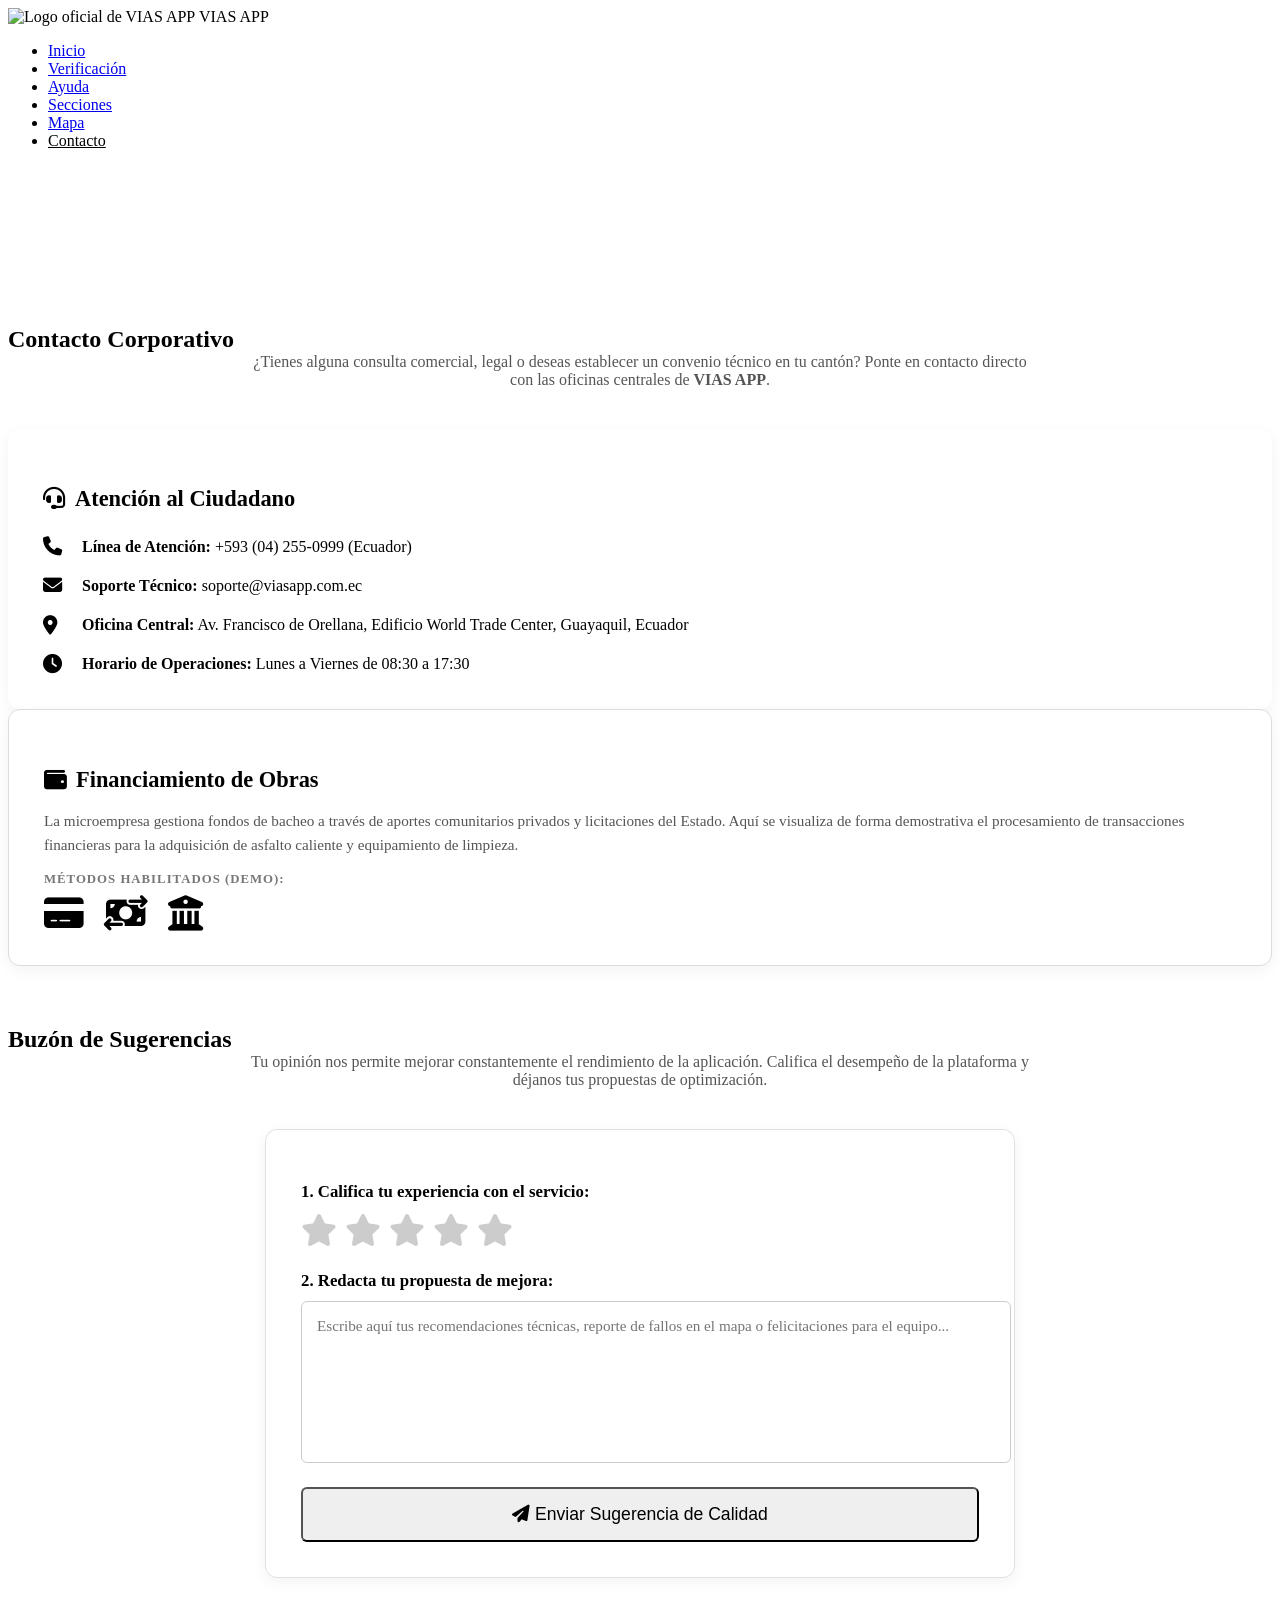
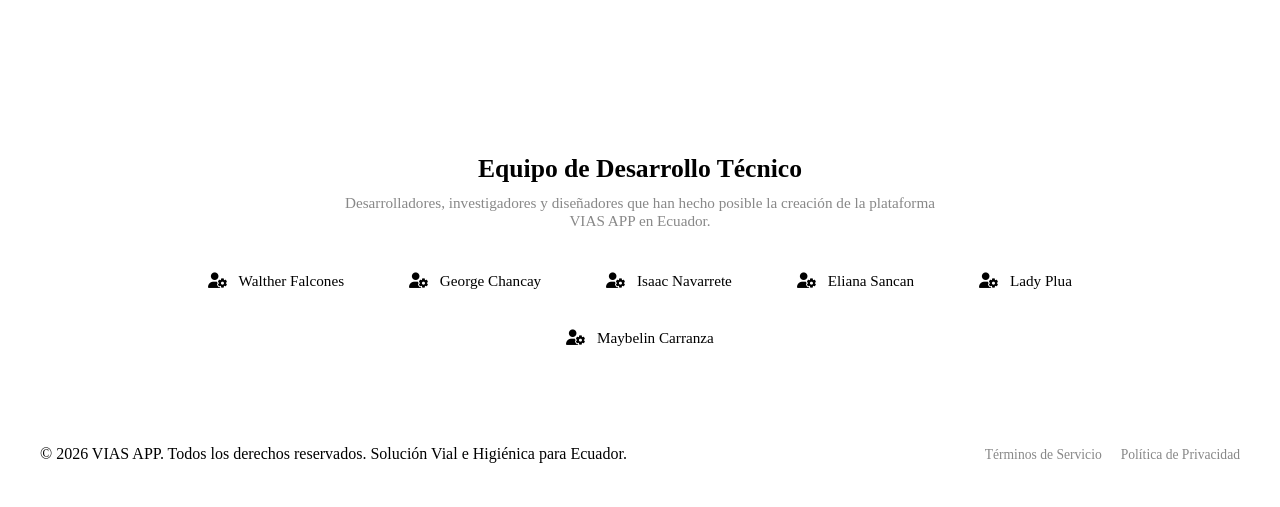
==== contacto.html @ a26db461 "Update and rename files/contacto.html to contacto.html" ====
<!DOCTYPE html>
<html lang="es">
<head>
    <meta charset="UTF-8">
    <meta name="viewport" content="width=device-width, initial-scale=1.0">
    <title>VIAS APP - Canales de Contacto y Opinión Ciudadana</title>
    <link rel="stylesheet" href="https://cdnjs.cloudflare.com/ajax/libs/font-awesome/6.4.0/css/all.min.css">
    <link rel="stylesheet" href="estilos.css">
</head>
<body>

    <header>
        <div class="nav-container">
            <div class="logo-placeholder">
                <img src="logo.jpg" alt="Logo oficial de VIAS APP" class="logo-vias">
                <span class="brand-name">VIAS APP</span>
            </div>
            <nav>
                <ul>
                    <li><a href="index.html">Inicio</a></li>
                    <li><a href="verificacion.html">Verificación</a></li>
                    <li><a href="ayuda.html">Ayuda</a></li>
                    <li><a href="secciones.html">Secciones</a></li>
                    <li><a href="mapa.html">Mapa</a></li>
                    <li><a href="contacto.html" style="color: var(--color-verde-acento);">Contacto</a></li>
                </ul>
            </nav>
        </div>
    </header>

    <section id="contacto" style="padding-top: 140px; padding-bottom: 40px;">
        <h2 class="section-title">Contacto Corporativo</h2>
        <p style="text-align: center; max-width: 800px; margin: -20px auto 40px auto; color: #555;">
            ¿Tienes alguna consulta comercial, legal o deseas establecer un convenio técnico en tu cantón? Ponte en contacto directo con las oficinas centrales de <strong>VIAS APP</strong>.
        </p>

        <div class="contacto-wrapper" style="margin-bottom: 60px;">
            
            <div class="datos-contacto" style="background-color: var(--color-gris-claro); padding: 35px; border-radius: 12px; box-shadow: 0 4px 15px rgba(0,0,0,0.05); border-left: 5px solid var(--color-verde-acento);">
                <h3 style="font-size: 1.4rem; margin-bottom: 25px; color: var(--color-negro);">
                    <i class="fa-solid fa-headset" style="color: var(--color-verde-acento); margin-right: 10px;"></i>Atención al Ciudadano
                </h3>
                <div style="display: flex; flex-direction: column; gap: 20px;">
                    <p style="margin: 0; display: flex; align-items: center; gap: 15px;">
                        <i class="fa-solid fa-phone" style="font-size: 1.2rem; color: var(--color-verde-acento); width: 24px;"></i>
                        <span><strong>Línea de Atención:</strong> +593 (04) 255-0999 (Ecuador)</span>
                    </p>
                    <p style="margin: 0; display: flex; align-items: center; gap: 15px;">
                        <i class="fa-solid fa-envelope" style="font-size: 1.2rem; color: var(--color-verde-acento); width: 24px;"></i>
                        <span><strong>Soporte Técnico:</strong> soporte@viasapp.com.ec</span>
                    </p>
                    <p style="margin: 0; display: flex; align-items: center; gap: 15px;">
                        <i class="fa-solid fa-location-dot" style="font-size: 1.2rem; color: var(--color-verde-acento); width: 24px;"></i>
                        <span><strong>Oficina Central:</strong> Av. Francisco de Orellana, Edificio World Trade Center, Guayaquil, Ecuador</span>
                    </p>
                    <p style="margin: 0; display: flex; align-items: center; gap: 15px;">
                        <i class="fa-solid fa-clock" style="font-size: 1.2rem; color: var(--color-verde-acento); width: 24px;"></i>
                        <span><strong>Horario de Operaciones:</strong> Lunes a Viernes de 08:30 a 17:30</span>
                    </p>
                </div>
            </div>

            <div class="demo-pagos" style="background-color: #fff; border: 1px solid #ddd; padding: 35px; border-radius: 12px; box-shadow: 0 4px 15px rgba(0,0,0,0.05); display: flex; flex-direction: column; justify-content: space-between;">
                <div>
                    <h3 style="font-size: 1.4rem; margin-bottom: 15px; color: var(--color-negro); display: flex; align-items: center; gap: 10px;">
                        <i class="fa-solid fa-wallet" style="color: var(--color-verde-acento);"></i>Financiamiento de Obras
                    </h3>
                    <p style="font-size: 0.95rem; color: #555; line-height: 1.6; margin-bottom: 15px;">
                        La microempresa gestiona fondos de bacheo a través de aportes comunitarios privados y licitaciones del Estado. Aquí se visualiza de forma demostrativa el procesamiento de transacciones financieras para la adquisición de asfalto caliente y equipamiento de limpieza.
                    </p>
                </div>
                <div>
                    <span style="font-size: 0.8rem; color: #777; font-weight: bold; text-transform: uppercase; letter-spacing: 1px; display: block; margin-bottom: 8px;">Métodos Habilitados (Demo):</span>
                    <div class="iconos-pagos" style="font-size: 2.2rem; display: flex; gap: 20px; color: var(--color-negro);">
                        <i class="fa-credit-card fa-solid" title="Tarjetas de Crédito / Débito"></i>
                        <i class="fa-money-bill-transfer fa-solid" title="Transferencias Interbancarias"></i>
                        <i class="fa-building-columns fa-solid" title="Banca Web Directa"></i>
                    </div>
                </div>
            </div>

        </div>

        <h2 class="section-title" style="margin-top: 40px;">Buzón de Sugerencias</h2>
        <p style="text-align: center; max-width: 800px; margin: -20px auto 40px auto; color: #555;">
            Tu opinión nos permite mejorar constantemente el rendimiento de la aplicación. Califica el desempeño de la plataforma y déjanos tus propuestas de optimización.
        </p>

        <div class="opiniones-container" style="max-width: 750px; margin: 0 auto 60px auto;">
            <div class="form-opinion" style="background-color: var(--color-gris-claro); padding: 35px; border-radius: 12px; box-shadow: 0 4px 15px rgba(0,0,0,0.05); border: 1px solid #e0e0e0;">
                <p style="margin-bottom: 12px; font-weight: bold; font-size: 1.05rem; color: var(--color-negro);">1. Califica tu experiencia con el servicio:</p>
                
                <div class="estrellas" style="font-size: 2rem; color: #ccc; cursor: pointer; margin-bottom: 25px; display: flex; gap: 8px;">
                    <i class="fa-solid fa-star" data-index="1"></i>
                    <i class="fa-solid fa-star" data-index="2"></i>
                    <i class="fa-solid fa-star" data-index="3"></i>
                    <i class="fa-solid fa-star" data-index="4"></i>
                    <i class="fa-solid fa-star" data-index="5"></i>
                </div>

                <form onsubmit="event.preventDefault(); alert('Muchas gracias por su opinión. Su comentario ha sido registrado en el buzón de mejora de VIAS APP.'); this.reset(); clearStars();">
                    <p style="margin-bottom: 10px; font-weight: bold; font-size: 1.05rem; color: var(--color-negro);">2. Redacta tu propuesta de mejora:</p>
                    <textarea style="width: 100%; height: 130px; padding: 15px; margin-bottom: 20px; border: 1px solid #ccc; border-radius: 6px; resize: none; font-family: var(--fuente-principal); font-size: 0.95rem;" placeholder="Escribe aquí tus recomendaciones técnicas, reporte de fallos en el mapa o felicitaciones para el equipo..."></textarea>
                    <button type="submit" class="btn-reportar" style="width: 100%; justify-content: center; border-radius: 6px; padding: 15px 0; font-size: 1.1rem;">
                        <i class="fa-solid fa-paper-plane"></i> Enviar Sugerencia de Calidad
                    </button>
                </form>
            </div>
        </div>
    </section>

    <div class="integrantes-box" style="background-color: var(--color-negro); color: var(--color-blanco); padding: 50px 20px; text-align: center;">
        <h3 style="font-size: 1.6rem; margin-bottom: 10px;">Equipo de Desarrollo Técnico</h3>
        <p style="color: #888; max-width: 600px; margin: 0 auto 30px auto; font-size: 0.95rem;">
            Desarrolladores, investigadores y diseñadores que han hecho posible la creación de la plataforma VIAS APP en Ecuador.
        </p>
        <ul class="integrantes-list" style="display: flex; flex-wrap: wrap; justify-content: center; gap: 15px; max-width: 1000px; margin: 0 auto; list-style: none; padding-left: 0;">
            <li style="background: rgba(255,255,255,0.08); padding: 12px 25px; border-radius: 30px; font-weight: 500; font-size: 0.95rem;"><i class="fa-solid fa-user-gear" style="color: var(--color-verde-acento); margin-right: 8px;"></i> Walther Falcones</li>
            <li style="background: rgba(255,255,255,0.08); padding: 12px 25px; border-radius: 30px; font-weight: 500; font-size: 0.95rem;"><i class="fa-solid fa-user-gear" style="color: var(--color-verde-acento); margin-right: 8px;"></i> George Chancay</li>
            <li style="background: rgba(255,255,255,0.08); padding: 12px 25px; border-radius: 30px; font-weight: 500; font-size: 0.95rem;"><i class="fa-solid fa-user-gear" style="color: var(--color-verde-acento); margin-right: 8px;"></i> Isaac Navarrete</li>
            <li style="background: rgba(255,255,255,0.08); padding: 12px 25px; border-radius: 30px; font-weight: 500; font-size: 0.95rem;"><i class="fa-solid fa-user-gear" style="color: var(--color-verde-acento); margin-right: 8px;"></i> Eliana Sancan</li>
            <li style="background: rgba(255,255,255,0.08); padding: 12px 25px; border-radius: 30px; font-weight: 500; font-size: 0.95rem;"><i class="fa-solid fa-user-gear" style="color: var(--color-verde-acento); margin-right: 8px;"></i> Lady Plua</li>
            <li style="background: rgba(255,255,255,0.08); padding: 12px 25px; border-radius: 30px; font-weight: 500; font-size: 0.95rem;"><i class="fa-solid fa-user-gear" style="color: var(--color-verde-acento); margin-right: 8px;"></i> Maybelin Carranza</li>
        </ul>
    </div>

    <footer>
        <div style="max-width: 1200px; margin: 0 auto; display: flex; justify-content: space-between; align-items: center; flex-wrap: wrap; gap: 20px; padding: 20px 0;">
            <p>&copy; 2026 VIAS APP. Todos los derechos reservados. Solución Vial e Higiénica para Ecuador.</p>
            <div>
                <a href="index.html" style="color: #888; text-decoration: none; margin-right: 15px; font-size: 0.85rem;">Términos de Servicio</a>
                <a href="index.html" style="color: #888; text-decoration: none; font-size: 0.85rem;">Política de Privacidad</a>
            </div>
        </div>
    </footer>

    <script>
        const stars = document.querySelectorAll('.estrellas i');
        
        stars.forEach((star, index) => {
            star.addEventListener('click', () => {
                stars.forEach((s, i) => {
                    if (i <= index) {
                        s.style.color = '#ffcc00'; // Color dorado para estrellas seleccionadas
                    } else {
                        s.style.color = '#ccc'; // Color gris para no seleccionadas
                    }
                });
            });
        });

        function clearStars() {
            stars.forEach(s => s.style.color = '#ccc');
        }
    </script>
</body>
</html>
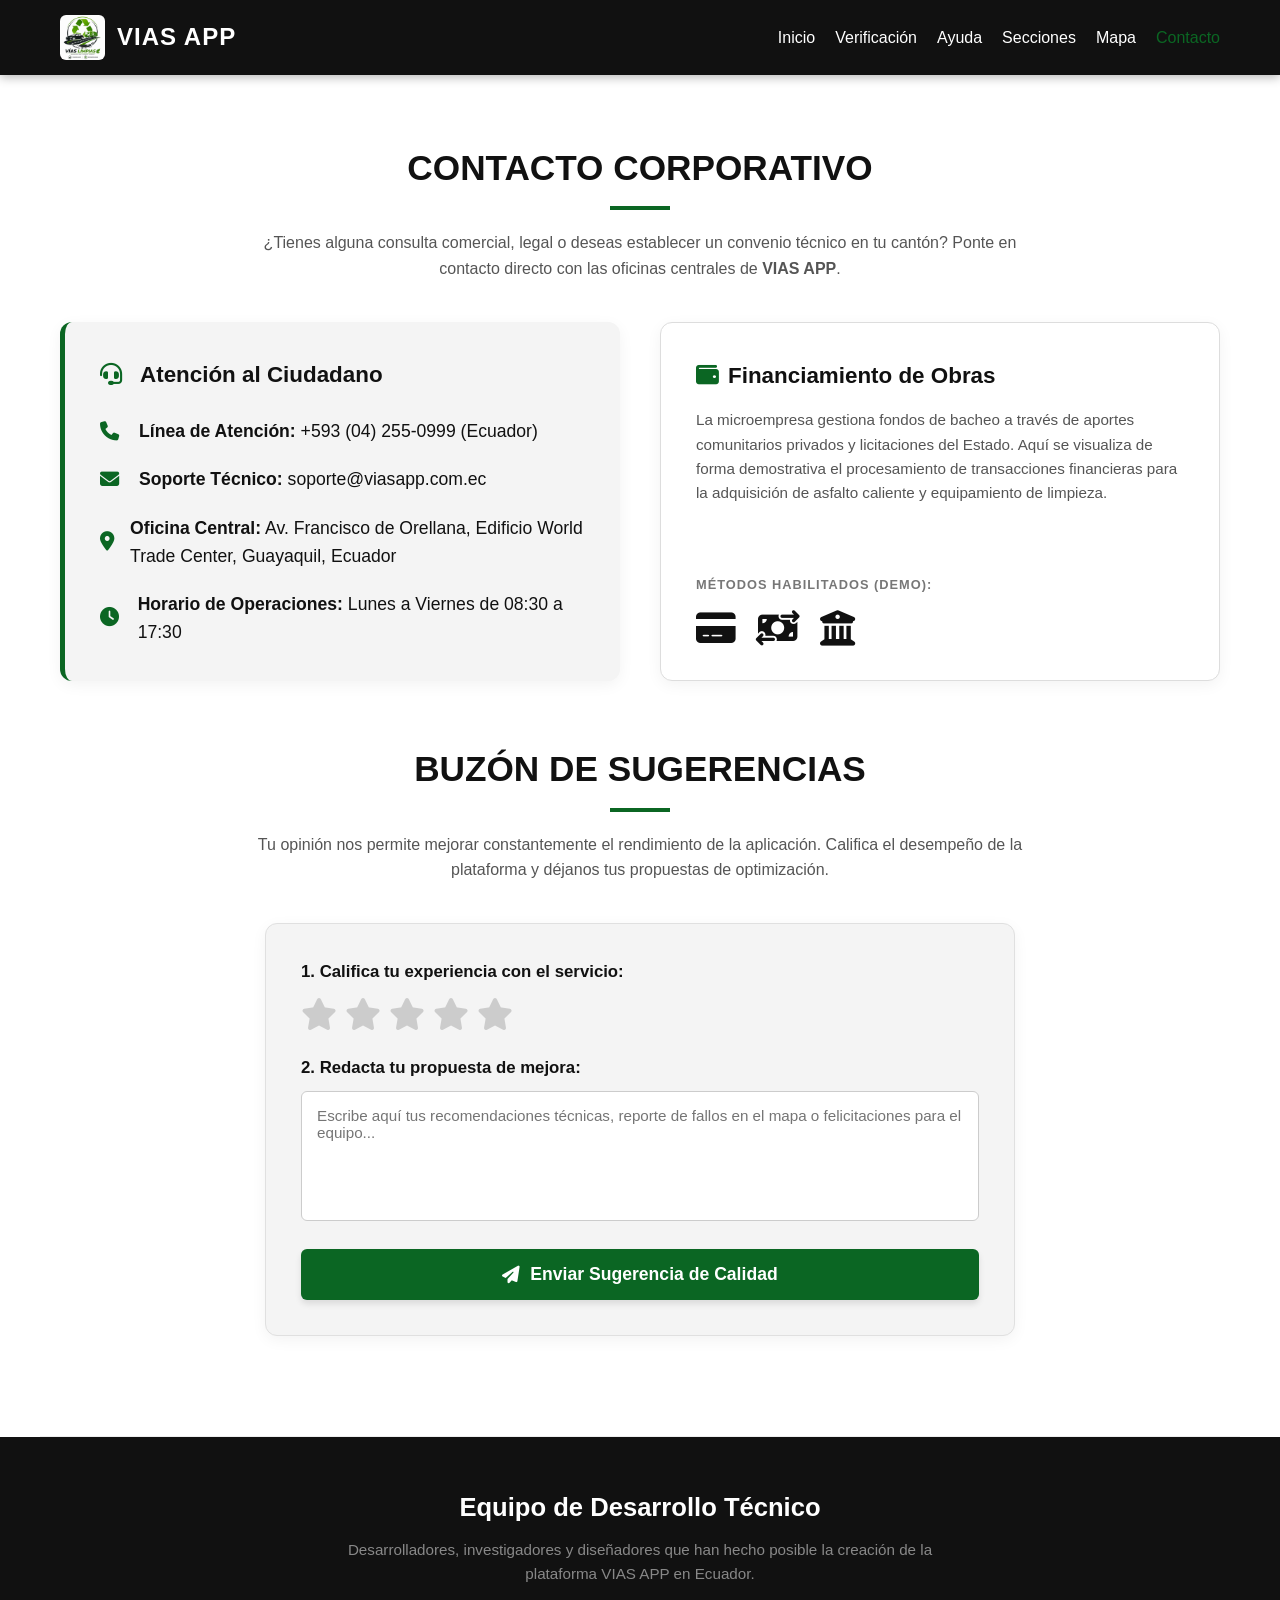
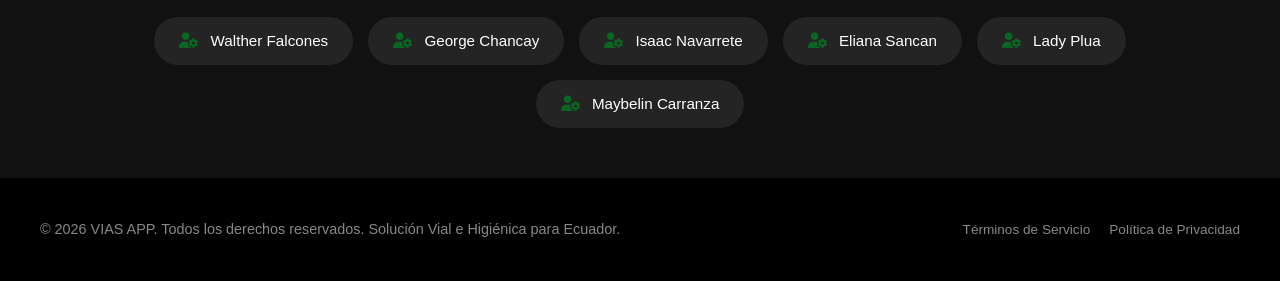
==== commit 304d3982: "Add files via upload" ====
--- a/contacto.html
+++ b/contacto.html
@@ -154,4 +154,4 @@
         }
     </script>
 </body>
-</html>
+</html>
--- a/estilos.css
+++ b/estilos.css
@@ -0,0 +1,446 @@
+        :root {
+            --color-negro: #111111;
+            --color-blanco: #ffffff;
+            --color-gris-claro: #f4f4f4;
+            --color-verde-acento: #0b6623; /* Verde oscuro de seguridad vial */
+            --color-verde-hover: #084c1a;
+            --fuente-principal: 'Segoe UI', Tahoma, Geneva, Verdana, sans-serif;
+        }
+
+        * {
+            margin: 0;
+            padding: 0;
+            box-sizing: border-box;
+            scroll-behavior: smooth;
+        }
+
+        body {
+            font-family: var(--fuente-principal);
+            background-color: var(--color-blanco);
+            color: var(--color-negro);
+            line-height: 1.6;
+        }
+
+        /* --- NAVBAR --- */
+        header {
+            position: fixed;
+            top: 0;
+            width: 100%;
+            background-color: var(--color-negro);
+            color: var(--color-blanco);
+            z-index: 1000;
+            box-shadow: 0 2px 10px rgba(0,0,0,0.3);
+        }
+
+        .nav-container {
+            display: flex;
+            justify-content: space-between;
+            align-items: center;
+            max-width: 1200px;
+            margin: 0 auto;
+            padding: 15px 20px;
+        }
+
+        .logo-placeholder {
+            display: flex;
+            align-items: center;
+            gap: 12px;
+        }
+
+        .logo-vias {
+        height: 45px;       /* Ajusta la altura para que encaje bien en el menú */
+        width: auto;        /* Mantiene la proporción original de la imagen */
+        border-radius: 6px; /* Le da bordes ligeramente redondeados si lo deseas */
+        object-fit: contain;
+        }
+
+        .brand-name {
+            font-size: 1.5rem;
+            font-weight: bold;
+            letter-spacing: 1px;
+        }
+
+        nav ul {
+            display: flex;
+            list-style: none;
+            gap: 20px;
+        }
+
+        nav a {
+            color: var(--color-blanco);
+            text-decoration: none;
+            font-weight: 500;
+            transition: color 0.3s ease;
+        }
+
+        nav a:hover {
+            color: var(--color-verde-acento);
+        }
+
+        /* --- BOTONES GLOBALES --- */
+        .btn-reportar {
+            background-color: var(--color-verde-acento);
+            color: var(--color-blanco);
+            border: none;
+            padding: 12px 25px;
+            font-size: 1.1rem;
+            font-weight: bold;
+            border-radius: 30px;
+            cursor: pointer;
+            display: inline-flex;
+            align-items: center;
+            gap: 10px;
+            text-decoration: none;
+            transition: transform 0.2s, background-color 0.3s;
+            box-shadow: 0 4px 6px rgba(0,0,0,0.1);
+        }
+
+        .btn-reportar:hover {
+            background-color: var(--color-verde-hover);
+            transform: translateY(-2px);
+        }
+
+        /* --- SECCIONES (ESTILOS GENERALES) --- */
+        section {
+            padding: 80px 20px 60px 20px;
+            max-width: 1200px;
+            margin: 0 auto;
+            border-bottom: 1px solid #eee;
+        }
+
+        .section-title {
+            text-align: center;
+            font-size: 2.2rem;
+            margin-bottom: 40px;
+            position: relative;
+            text-transform: uppercase;
+        }
+
+        .section-title::after {
+            content: '';
+            display: block;
+            width: 60px;
+            height: 4px;
+            background-color: var(--color-verde-acento);
+            margin: 10px auto 0 auto;
+        }
+
+        /* --- 1. INICIO (HERO) --- */
+        #inicio {
+            padding-top: 140px;
+            text-align: center;
+            background: linear-gradient(rgba(255,255,255,0.9), rgba(244,244,244,0.9));
+        }
+
+        .lema {
+            font-size: 1.8rem;
+            font-style: italic;
+            color: var(--color-verde-acento);
+            margin: 20px 0 40px 0;
+            font-weight: 600;
+        }
+
+        .info-empresa {
+            display: grid;
+            grid-template-columns: repeat(auto-fit, minmax(280px, 1fr));
+            gap: 30px;
+            margin-bottom: 50px;
+            text-align: left;
+        }
+
+        .card-info {
+            background: var(--color-blanco);
+            padding: 25px;
+            border-radius: 8px;
+            box-shadow: 0 4px 15px rgba(0,0,0,0.05);
+            border-top: 4px solid var(--color-negro);
+        }
+
+        .pasos-uso {
+            background: var(--color-negro);
+            color: var(--color-blanco);
+            padding: 40px 20px;
+            border-radius: 12px;
+            margin-bottom: 40px;
+        }
+
+        .pasos-grid {
+            display: grid;
+            grid-template-columns: repeat(auto-fit, minmax(200px, 1fr));
+            gap: 20px;
+            margin-top: 20px;
+        }
+
+        .paso {
+            padding: 15px;
+        }
+
+        .paso i {
+            font-size: 2rem;
+            color: var(--color-verde-acento);
+            margin-bottom: 10px;
+        }
+
+        /* --- 2. VERIFICACIÓN DE USUARIO --- */
+        .form-verificacion {
+            max-width: 500px;
+            margin: 0 auto;
+            background: var(--color-gris-claro);
+            padding: 30px;
+            border-radius: 8px;
+            border: 1px solid #ddd;
+        }
+
+        .form-group {
+            margin-bottom: 20px;
+            text-align: left;
+        }
+
+        .form-group label {
+            display: block;
+            margin-bottom: 5px;
+            font-weight: bold;
+        }
+
+        .form-group input {
+            width: 100%;
+            padding: 10px;
+            border: 1px solid #ccc;
+            border-radius: 4px;
+        }
+
+        .nota-verificacion {
+            font-size: 0.9rem;
+            color: #666;
+            margin-bottom: 20px;
+            display: flex;
+            align-items: center;
+            gap: 5px;
+        }
+
+        /* --- 3. PROBLEMÁTICAS Y AYUDA --- */
+        .problemas-container {
+            text-align: center;
+        }
+
+        .lista-problemas {
+            display: flex;
+            flex-wrap: wrap;
+            justify-content: center;
+            gap: 20px;
+            margin-bottom: 40px;
+        }
+
+        .item-problema {
+            background: var(--color-gris-claro);
+            padding: 20px;
+            border-radius: 8px;
+            width: 200px;
+            font-weight: bold;
+            display: flex;
+            flex-direction: column;
+            align-items: center;
+            gap: 10px;
+        }
+
+        .item-problema i {
+            font-size: 2.5rem;
+            color: var(--color-negro);
+        }
+
+        /* --- 4. BACHES Y BASURA (BLOQUES) --- */
+        .bloques-duo {
+            display: grid;
+            grid-template-columns: repeat(auto-fit, minmax(300px, 1fr));
+            gap: 40px;
+        }
+
+        .bloque {
+            padding: 30px;
+            border-radius: 8px;
+            border: 2px solid var(--color-negro);
+        }
+
+        .bloque.baches {
+            border-left: 8px solid var(--color-verde-acento);
+        }
+
+        .bloque.basura {
+            border-left: 8px solid var(--color-negro);
+        }
+
+        .bloque h3 {
+            font-size: 1.5rem;
+            margin-bottom: 20px;
+            display: flex;
+            align-items: center;
+            gap: 10px;
+        }
+
+        .bloque ul {
+            list-style-position: inside;
+            margin-bottom: 20px;
+        }
+
+        .bloque ul li {
+            margin-bottom: 8px;
+        }
+
+        /* --- 5. UBICACIONES --- */
+        .mapa-placeholder {
+            width: 100%;
+            height: 400px;
+            background-color: #e5e5e5;
+            border: 2px dashed #999;
+            display: flex;
+            flex-direction: column;
+            justify-content: center;
+            align-items: center;
+            border-radius: 8px;
+            color: #555;
+            text-align: center;
+            padding: 20px;
+        }
+
+        .mapa-placeholder i {
+            font-size: 3rem;
+            margin-bottom: 15px;
+            color: var(--color-verde-acento);
+        }
+
+        /* --- 6. MÉTODOS DE TRABAJO --- */
+        .metodos-grid {
+            display: grid;
+            grid-template-columns: repeat(auto-fit, minmax(250px, 1fr));
+            gap: 20px;
+        }
+
+        .metodo-card {
+            background: var(--color-gris-claro);
+            padding: 20px;
+            border-radius: 6px;
+        }
+
+        .metodo-card h4 {
+            margin-bottom: 10px;
+            color: var(--color-verde-acento);
+        }
+
+        /* --- 7. CONTACTO Y DEMO --- */
+        .contacto-wrapper {
+            display: grid;
+            grid-template-columns: repeat(auto-fit, minmax(280px, 1fr));
+            gap: 40px;
+        }
+
+        .datos-contacto p {
+            margin-bottom: 15px;
+            font-size: 1.1rem;
+        }
+
+        .datos-contacto i {
+            width: 30px;
+            color: var(--color-verde-acento);
+        }
+
+        .demo-pagos {
+            background: #fff;
+            border: 1px solid #ddd;
+            padding: 20px;
+            border-radius: 8px;
+        }
+
+        .iconos-pagos {
+            font-size: 2rem;
+            display: flex;
+            gap: 15px;
+            margin-top: 15px;
+            color: #555;
+        }
+
+        /* --- 8. OPINIONES --- */
+        .opiniones-container {
+            max-width: 600px;
+            margin: 0 auto;
+        }
+
+        .form-opinion {
+            background: var(--color-gris-claro);
+            padding: 25px;
+            border-radius: 8px;
+            margin-bottom: 30px;
+        }
+
+        .estrellas {
+            font-size: 1.5rem;
+            color: #ccc;
+            cursor: pointer;
+            margin-bottom: 15px;
+        }
+
+        .estrellas i:hover, .estrellas i.active {
+            color: #ffcc00;
+        }
+
+        .form-opinion textarea {
+            width: 100%;
+            height: 100px;
+            padding: 10px;
+            margin-bottom: 15px;
+            border: 1px solid #ccc;
+            border-radius: 4px;
+            resize: none;
+        }
+
+        .btn-enviar-opinion {
+            background: var(--color-negro);
+            color: var(--color-blanco);
+            border: none;
+            padding: 10px 20px;
+            border-radius: 4px;
+            cursor: pointer;
+        }
+
+        /* --- INTEGRANTES --- */
+        .integrantes-box {
+            background: var(--color-negro);
+            color: var(--color-blanco);
+            padding: 40px 20px;
+            text-align: center;
+        }
+
+        .integrantes-list {
+            display: flex;
+            flex-wrap: wrap;
+            justify-content: center;
+            gap: 20px;
+            max-width: 1200px;
+            margin: 20px auto 0 auto;
+            list-style: none;
+        }
+
+        .integrantes-list li {
+            background: rgba(255,255,255,0.1);
+            padding: 10px 20px;
+            border-radius: 20px;
+            font-size: 1rem;
+        }
+
+        /* --- FOOTER --- */
+        footer {
+            background-color: #000;
+            color: #888;
+            text-align: center;
+            padding: 20px;
+            font-size: 0.9rem;
+        }
+
+        /* RESPONSIVE */
+        @media (max-width: 768px) {
+            nav ul {
+                display: none; /* En una app real aquí iría un menú hamburguesa */
+            }
+            .section-title {
+                font-size: 1.8rem;
+            }
+        }
